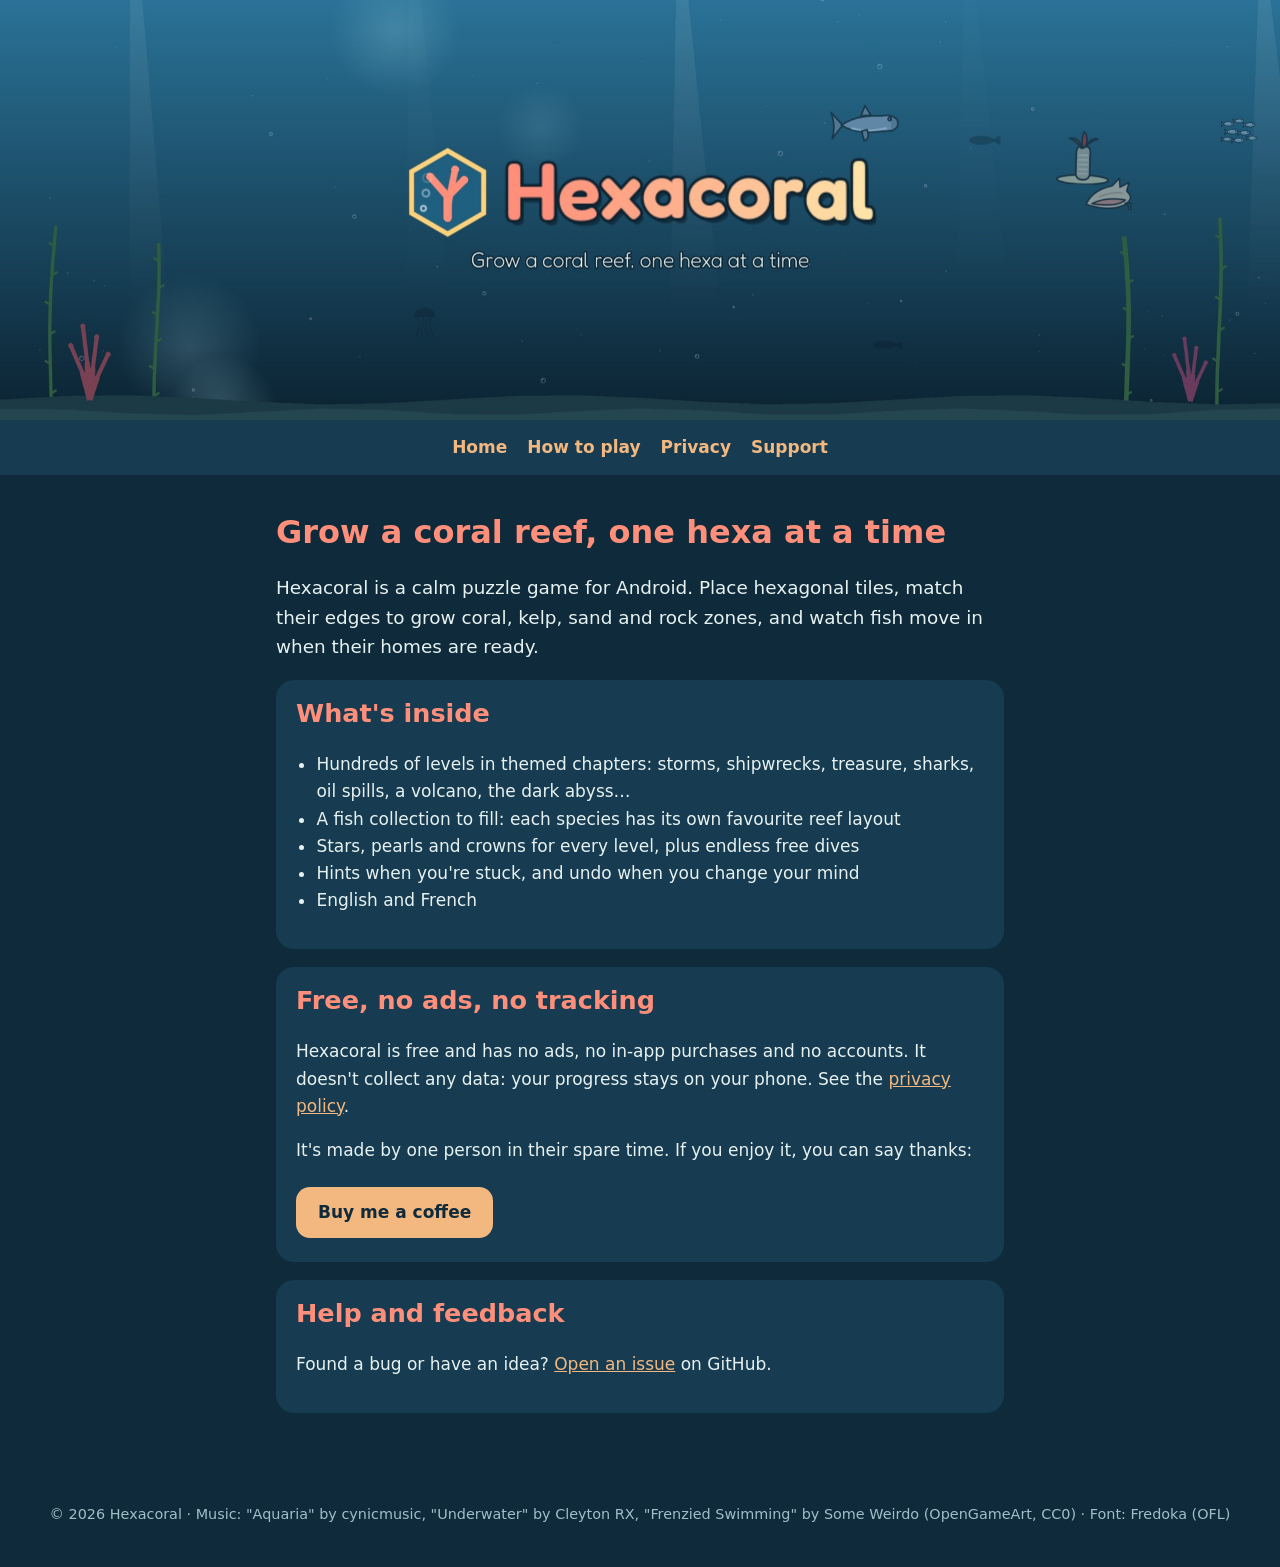
==== index.html @ c0e0eaeb "Hexacoral website: home, how to play, privacy policy Co-Authored-By: Claude Opus 5.5 <noreply@anthro" ====
<!doctype html>
<html lang="en">
<head>
<meta charset="utf-8">
<meta name="viewport" content="width=device-width, initial-scale=1">
<title>Hexacoral</title>
<meta name="description" content="Hexacoral: a calm, ad-free hex-tile puzzle game about growing a coral reef, one hexa at a time.">
<link rel="icon" href="img/icon.png">
<link rel="stylesheet" href="style.css">
</head>
<body>
<header class="hero"><img src="img/banner.jpg" alt="Hexacoral logo over an underwater scene"></header>
<nav><a href="./">Home</a><a href="how-to-play.html">How to play</a><a href="privacy.html">Privacy</a><a href="https://buymeacoffee.com/sebastiensyd">Support</a></nav>
<main>
  <h1>Grow a coral reef, one hexa at a time</h1>
  <p class="lead">Hexacoral is a calm puzzle game for Android. Place hexagonal tiles, match their edges to grow coral, kelp, sand and rock zones, and watch fish move in when their homes are ready.</p>

  <div class="card">
    <h2>What's inside</h2>
    <ul>
      <li>Hundreds of levels in themed chapters: storms, shipwrecks, treasure, sharks, oil spills, a volcano, the dark abyss…</li>
      <li>A fish collection to fill: each species has its own favourite reef layout</li>
      <li>Stars, pearls and crowns for every level, plus endless free dives</li>
      <li>Hints when you're stuck, and undo when you change your mind</li>
      <li>English and French</li>
    </ul>
  </div>

  <div class="card">
    <h2>Free, no ads, no tracking</h2>
    <p>Hexacoral is free and has no ads, no in-app purchases and no accounts. It doesn't collect any data: your progress stays on your phone. See the <a href="privacy.html">privacy policy</a>.</p>
    <p>It's made by one person in their spare time. If you enjoy it, you can say thanks:</p>
    <a class="button" href="https://buymeacoffee.com/sebastiensyd">Buy me a coffee</a>
  </div>

  <div class="card">
    <h2>Help and feedback</h2>
    <p>Found a bug or have an idea? <a href="https://github.com/SebastienSyd/hexacoral-docs/issues">Open an issue</a> on GitHub.</p>
  </div>
</main>
<footer>© 2026 Hexacoral · Music: "Aquaria" by cynicmusic, "Underwater" by Cleyton RX, "Frenzied Swimming" by Some Weirdo (OpenGameArt, CC0) · Font: Fredoka (OFL)</footer>
</body>
</html>
---- style.css ----
:root {
  --bg: #0f2a3a;
  --panel: #173b50;
  --text: #e6f2f2;
  --muted: #9fbfc8;
  --accent: #f2b880;
  --coral: #ff8f7a;
  --star: #ffd54f;
}
* { box-sizing: border-box; }
body {
  margin: 0;
  background: var(--bg);
  color: var(--text);
  font: 17px/1.6 system-ui, -apple-system, "Segoe UI", Roboto, sans-serif;
}
a { color: var(--accent); }
header.hero img { display: block; width: 100%; max-height: 420px; object-fit: cover; }
nav { display: flex; gap: 20px; justify-content: center; flex-wrap: wrap; padding: 14px 16px; background: var(--panel); }
nav a { text-decoration: none; font-weight: 600; }
main { max-width: 760px; margin: 0 auto; padding: 24px 16px 48px; }
h1, h2 { color: var(--coral); line-height: 1.25; }
h1 { font-size: 2rem; margin-top: 0.4em; }
.lead { font-size: 1.15rem; color: var(--text); }
.card { background: var(--panel); border-radius: 18px; padding: 18px 20px; margin: 18px 0; }
.card h2 { margin-top: 0; }
.step { display: grid; grid-template-columns: 1fr; gap: 14px; align-items: center; }
.step img { width: 100%; max-width: 360px; border-radius: 14px; justify-self: center; }
@media (min-width: 680px) { .step { grid-template-columns: 300px 1fr; } }
.button {
  display: inline-block; background: var(--accent); color: var(--bg); font-weight: 700;
  padding: 12px 22px; border-radius: 14px; text-decoration: none; margin: 6px 8px 6px 0;
}
.button.ghost { background: transparent; color: var(--accent); border: 2px solid var(--accent); }
.muted { color: var(--muted); font-size: 0.95rem; }
footer { text-align: center; color: var(--muted); font-size: 0.9rem; padding: 24px 16px 40px; }
ul { padding-left: 1.2em; }
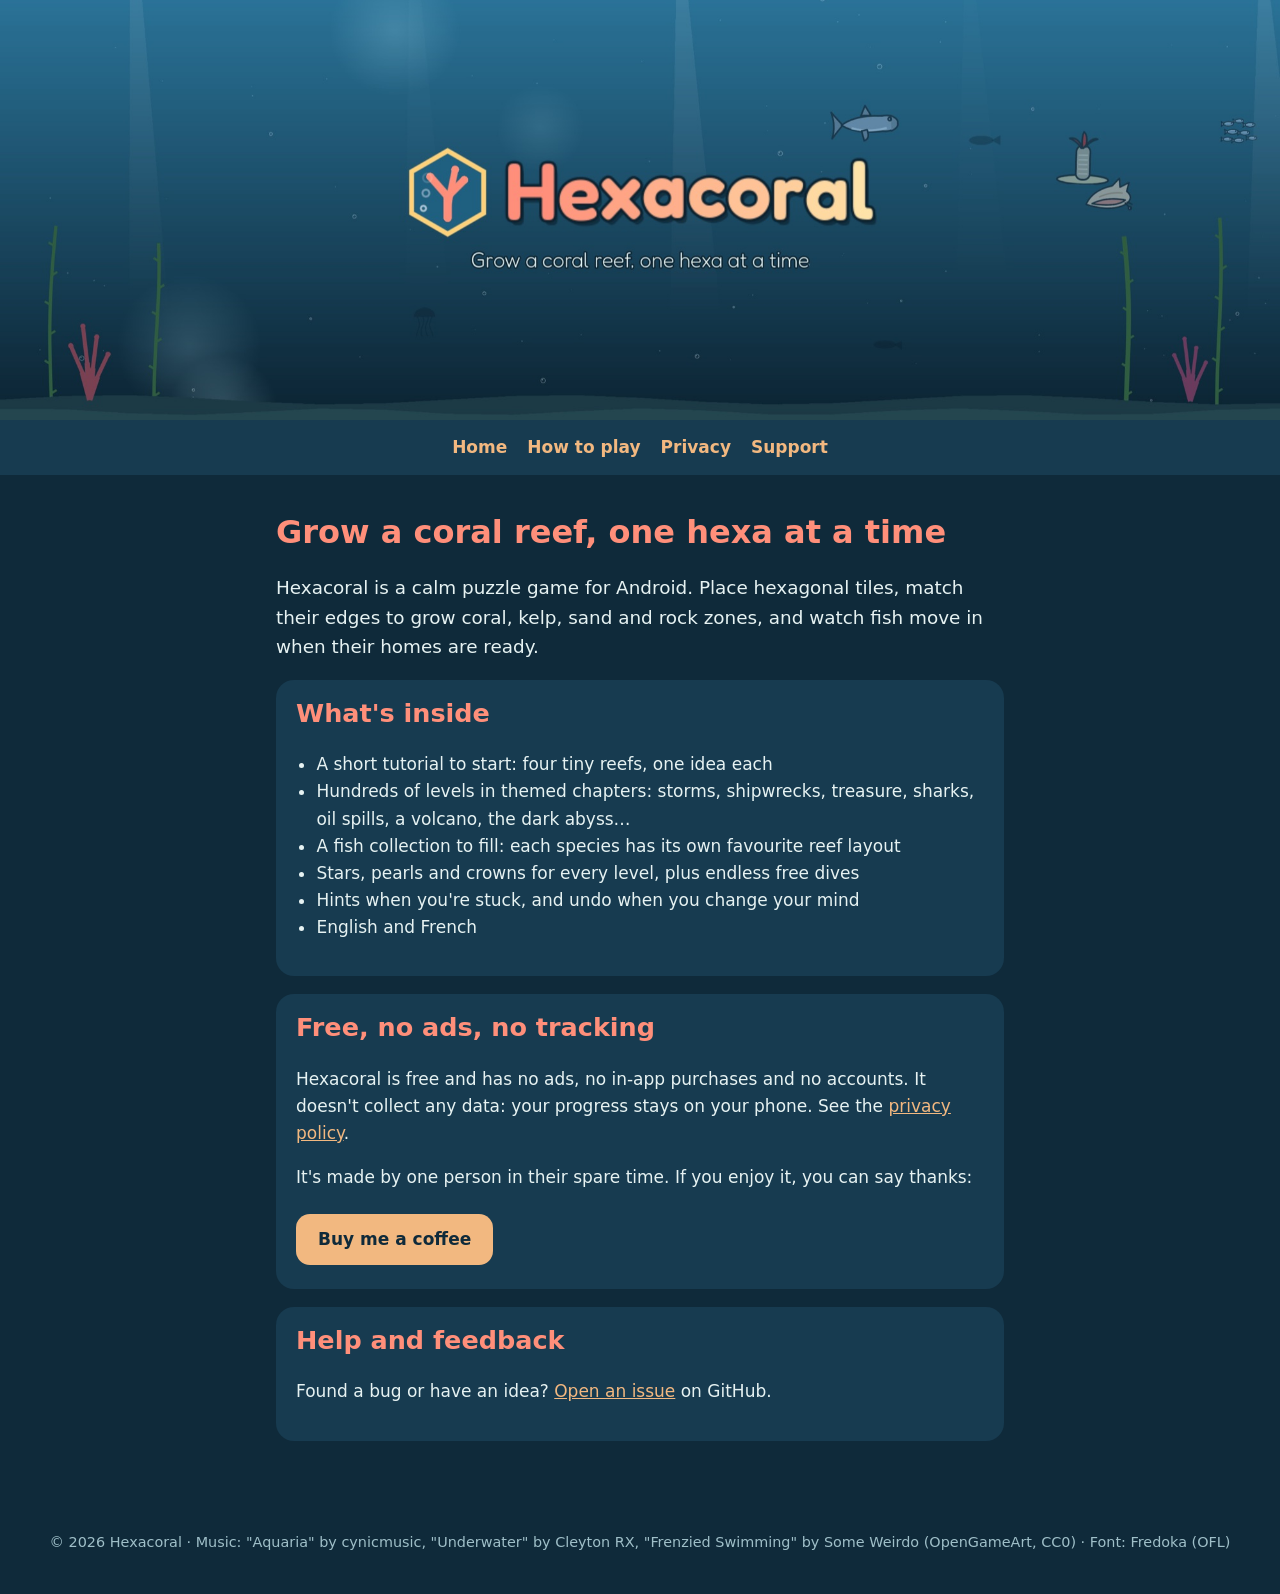
==== commit c28dad39: "Home: mention the tutorial Co-Authored-By: Claude Opus 5.5 <noreply@anthropic.com>" ====
--- a/index.html
+++ b/index.html
@@ -18,6 +18,7 @@
   <div class="card">
     <h2>What's inside</h2>
     <ul>
+      <li>A short tutorial to start: four tiny reefs, one idea each</li>
       <li>Hundreds of levels in themed chapters: storms, shipwrecks, treasure, sharks, oil spills, a volcano, the dark abyss…</li>
       <li>A fish collection to fill: each species has its own favourite reef layout</li>
       <li>Stars, pearls and crowns for every level, plus endless free dives</li>
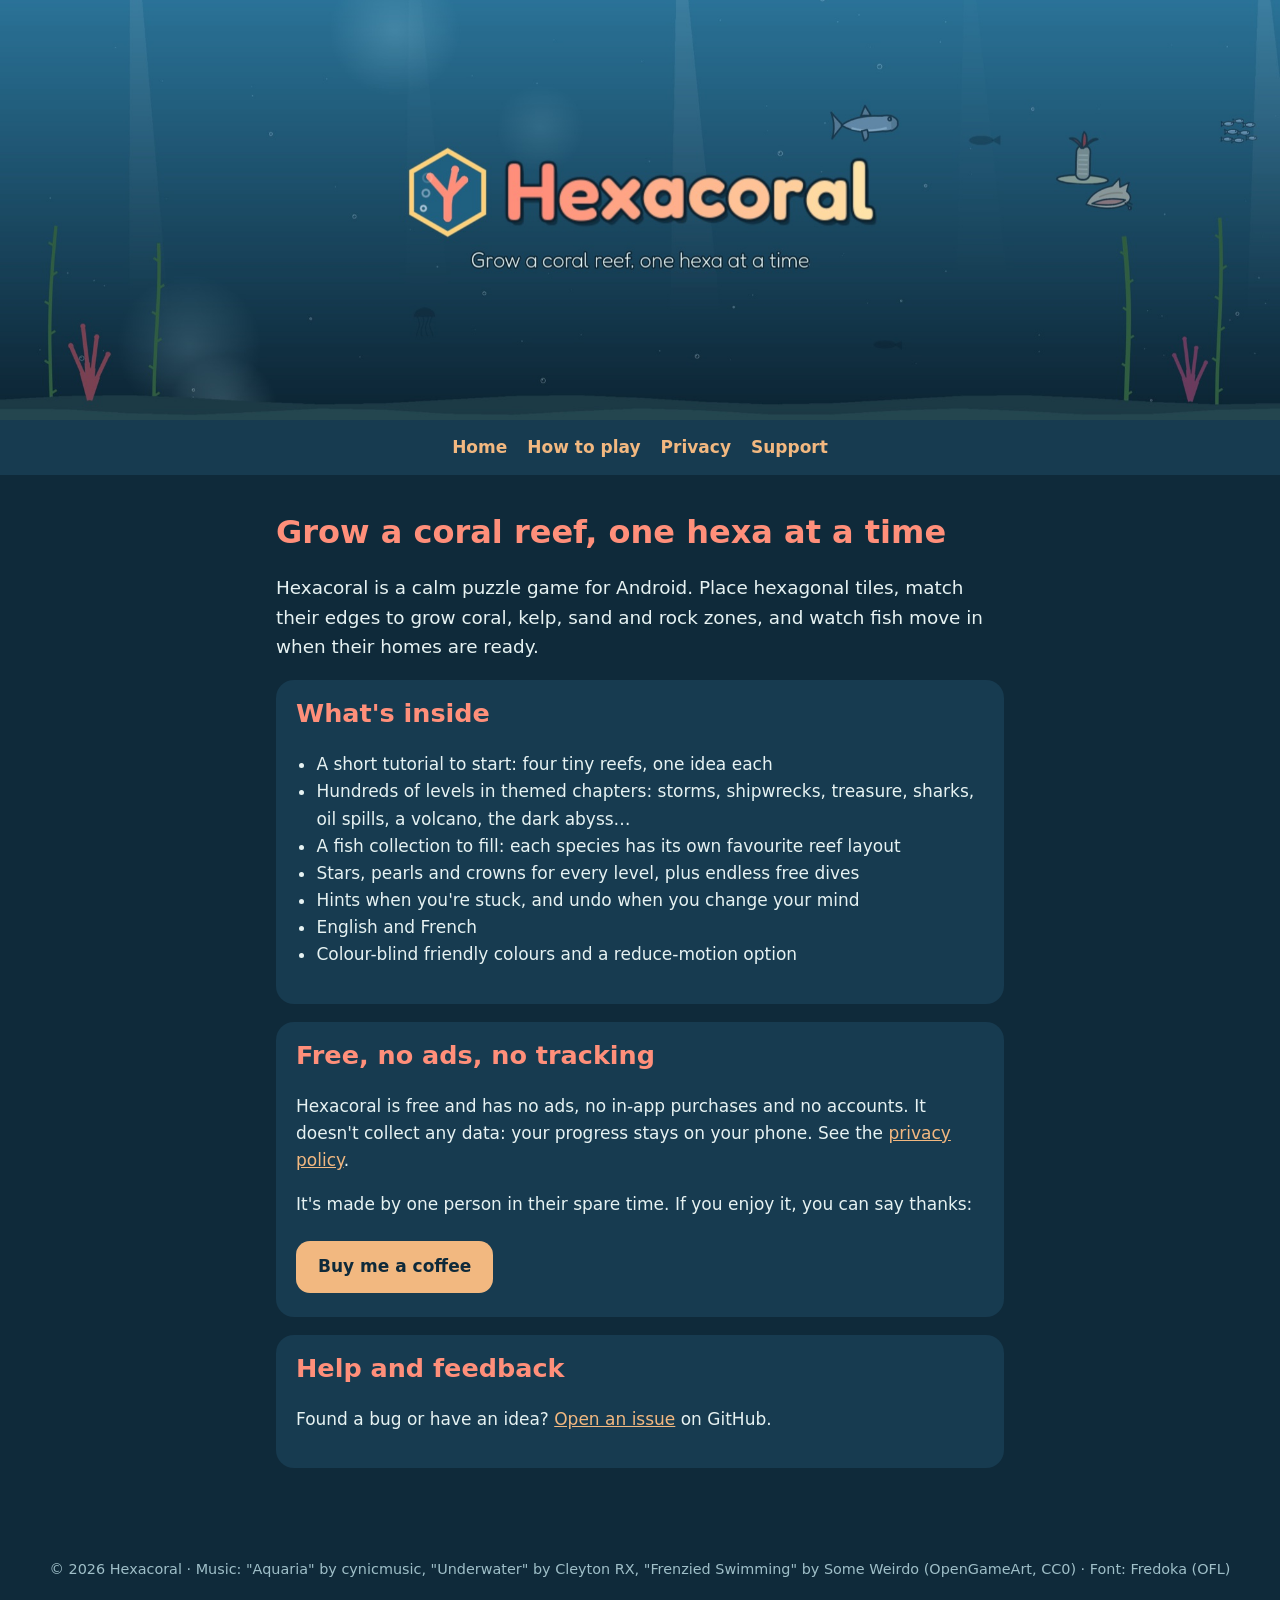
==== commit e706ecd9: "Features: colour-blind friendly colours, reduce motion" ====
--- a/index.html
+++ b/index.html
@@ -24,6 +24,7 @@
       <li>Stars, pearls and crowns for every level, plus endless free dives</li>
       <li>Hints when you're stuck, and undo when you change your mind</li>
       <li>English and French</li>
+      <li>Colour-blind friendly colours and a reduce-motion option</li>
     </ul>
   </div>
 
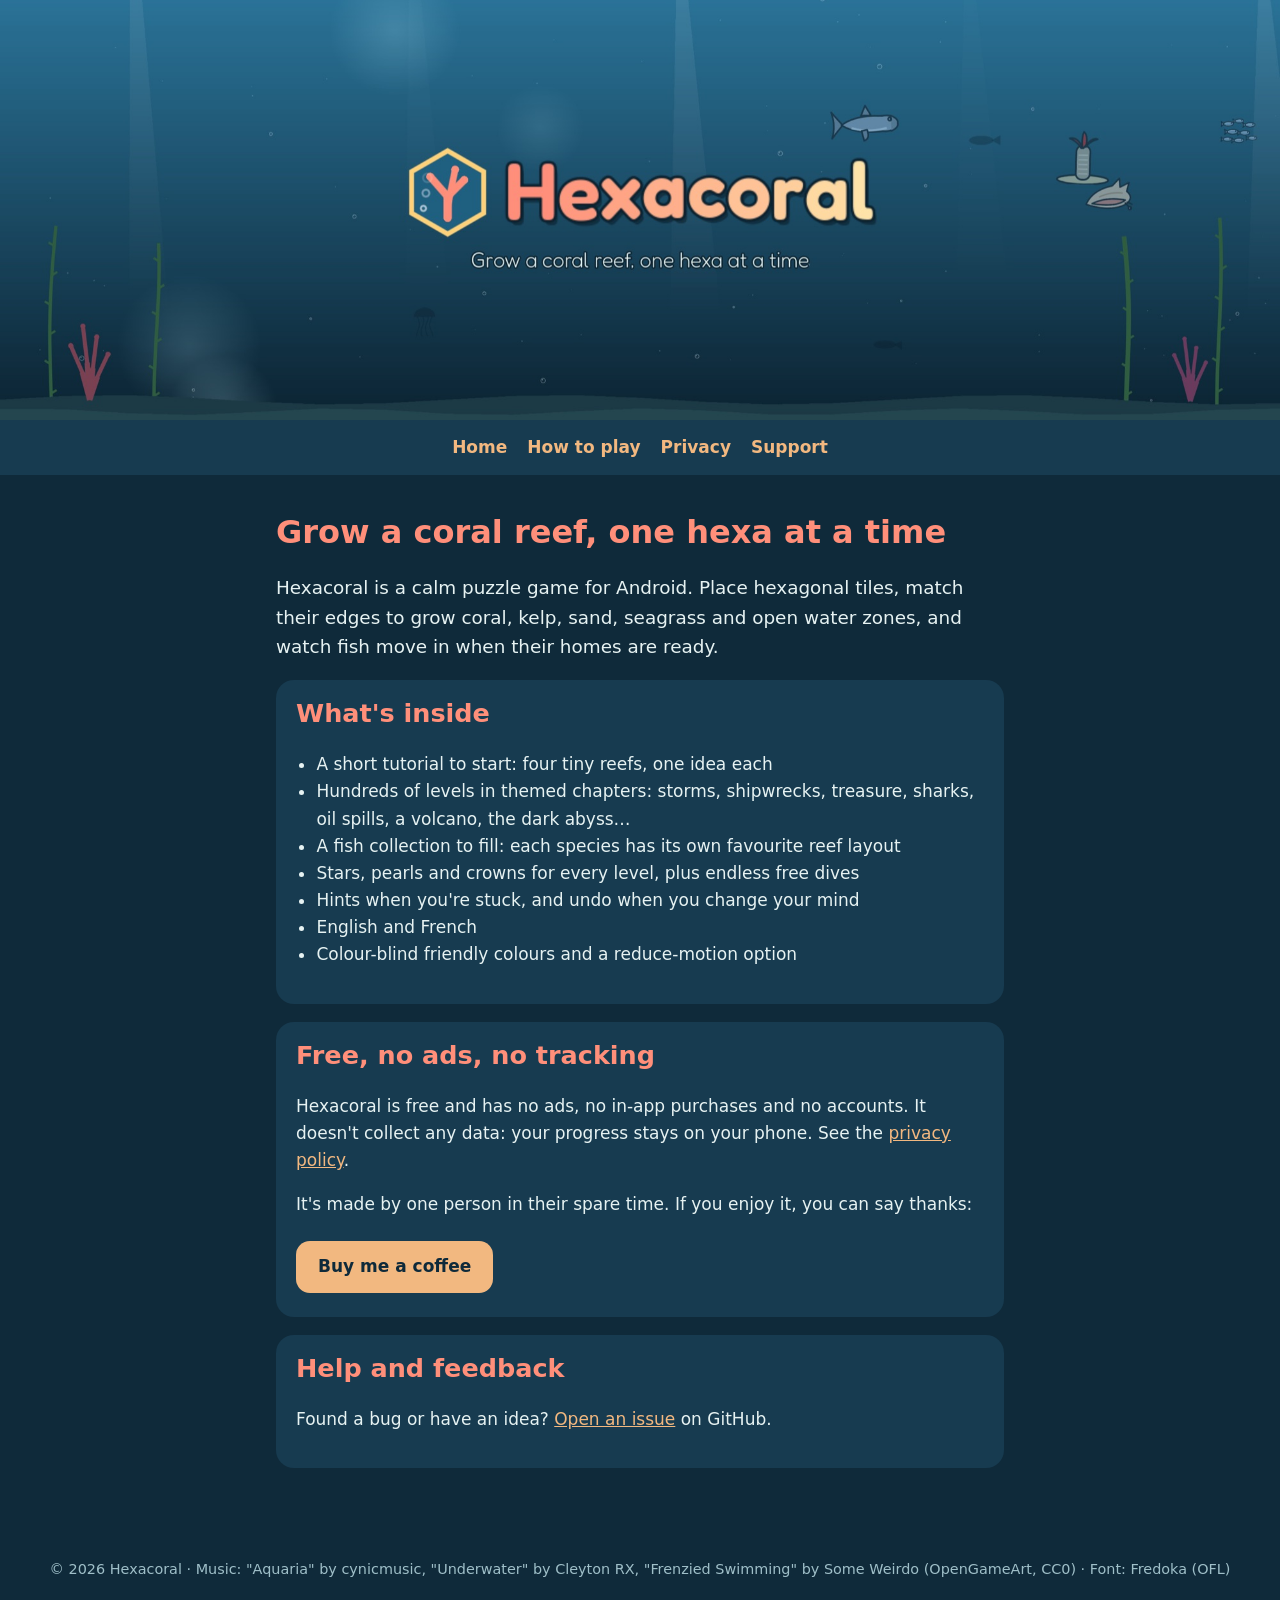
==== commit 6407bb5d: "How to play: tutorial replay, pan/zoom/recenter, Menu & settings step; fresh images. Home: real zone" ====
--- a/index.html
+++ b/index.html
@@ -13,7 +13,7 @@
 <nav><a href="./">Home</a><a href="how-to-play.html">How to play</a><a href="privacy.html">Privacy</a><a href="https://buymeacoffee.com/sebastiensyd">Support</a></nav>
 <main>
   <h1>Grow a coral reef, one hexa at a time</h1>
-  <p class="lead">Hexacoral is a calm puzzle game for Android. Place hexagonal tiles, match their edges to grow coral, kelp, sand and rock zones, and watch fish move in when their homes are ready.</p>
+  <p class="lead">Hexacoral is a calm puzzle game for Android. Place hexagonal tiles, match their edges to grow coral, kelp, sand, seagrass and open water zones, and watch fish move in when their homes are ready.</p>
 
   <div class="card">
     <h2>What's inside</h2>
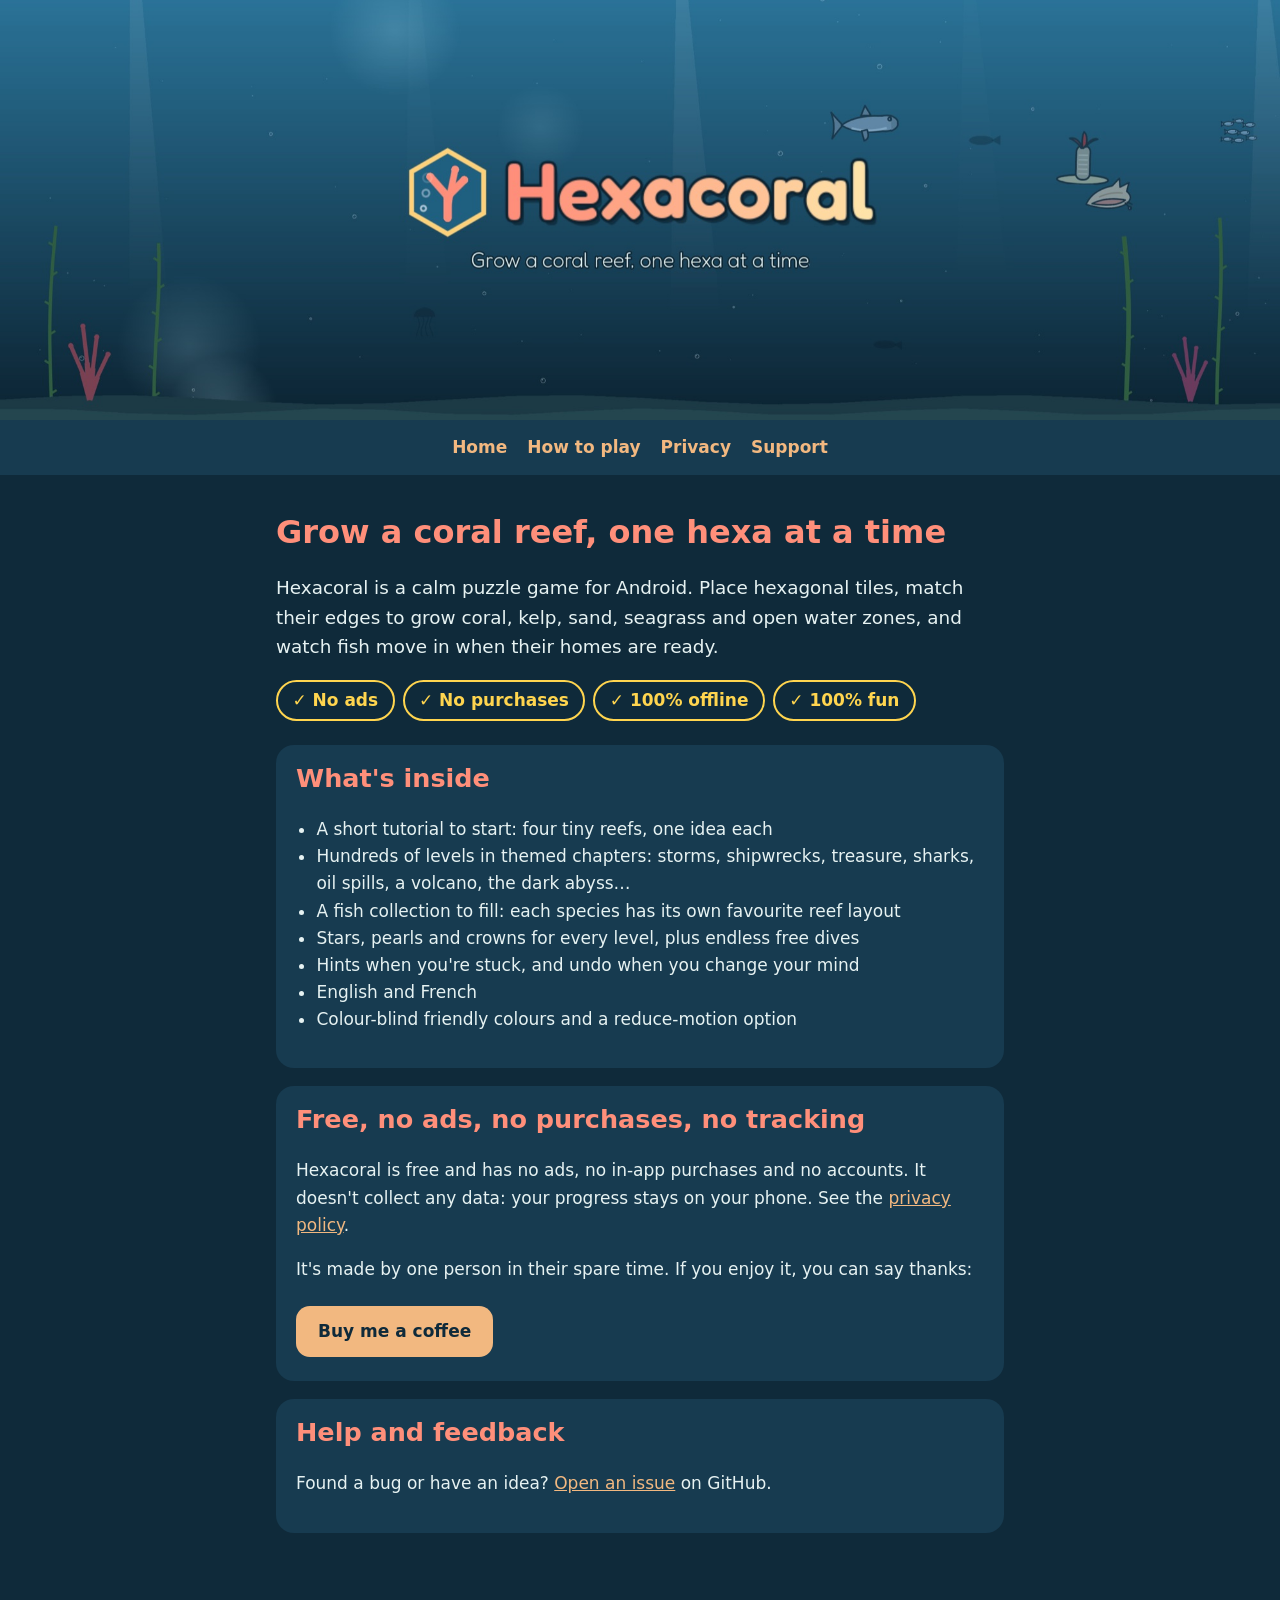
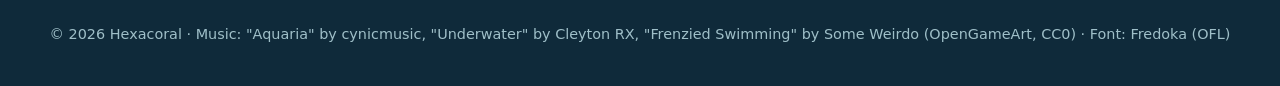
==== commit b7f76e16: "Home: No ads · No purchases · 100% offline · 100% fun, up top Co-Authored-By: Claude Opus 5.5 <norep" ====
--- a/index.html
+++ b/index.html
@@ -14,6 +14,7 @@
 <main>
   <h1>Grow a coral reef, one hexa at a time</h1>
   <p class="lead">Hexacoral is a calm puzzle game for Android. Place hexagonal tiles, match their edges to grow coral, kelp, sand, seagrass and open water zones, and watch fish move in when their homes are ready.</p>
+  <p class="promise"><span>✓ No ads</span> <span>✓ No purchases</span> <span>✓ 100% offline</span> <span>✓ 100% fun</span></p>
 
   <div class="card">
     <h2>What's inside</h2>
@@ -29,7 +30,7 @@
   </div>
 
   <div class="card">
-    <h2>Free, no ads, no tracking</h2>
+    <h2>Free, no ads, no purchases, no tracking</h2>
     <p>Hexacoral is free and has no ads, no in-app purchases and no accounts. It doesn't collect any data: your progress stays on your phone. See the <a href="privacy.html">privacy policy</a>.</p>
     <p>It's made by one person in their spare time. If you enjoy it, you can say thanks:</p>
     <a class="button" href="https://buymeacoffee.com/sebastiensyd">Buy me a coffee</a>
--- a/style.css
+++ b/style.css
@@ -35,3 +35,5 @@
 .muted { color: var(--muted); font-size: 0.95rem; }
 footer { text-align: center; color: var(--muted); font-size: 0.9rem; padding: 24px 16px 40px; }
 ul { padding-left: 1.2em; }
+.promise { display: flex; flex-wrap: wrap; gap: 0.5rem; margin: 1rem 0 1.5rem; }
+.promise span { border: 2px solid var(--star); color: var(--star); border-radius: 999px; padding: 0.3rem 0.9rem; font-weight: 600; }
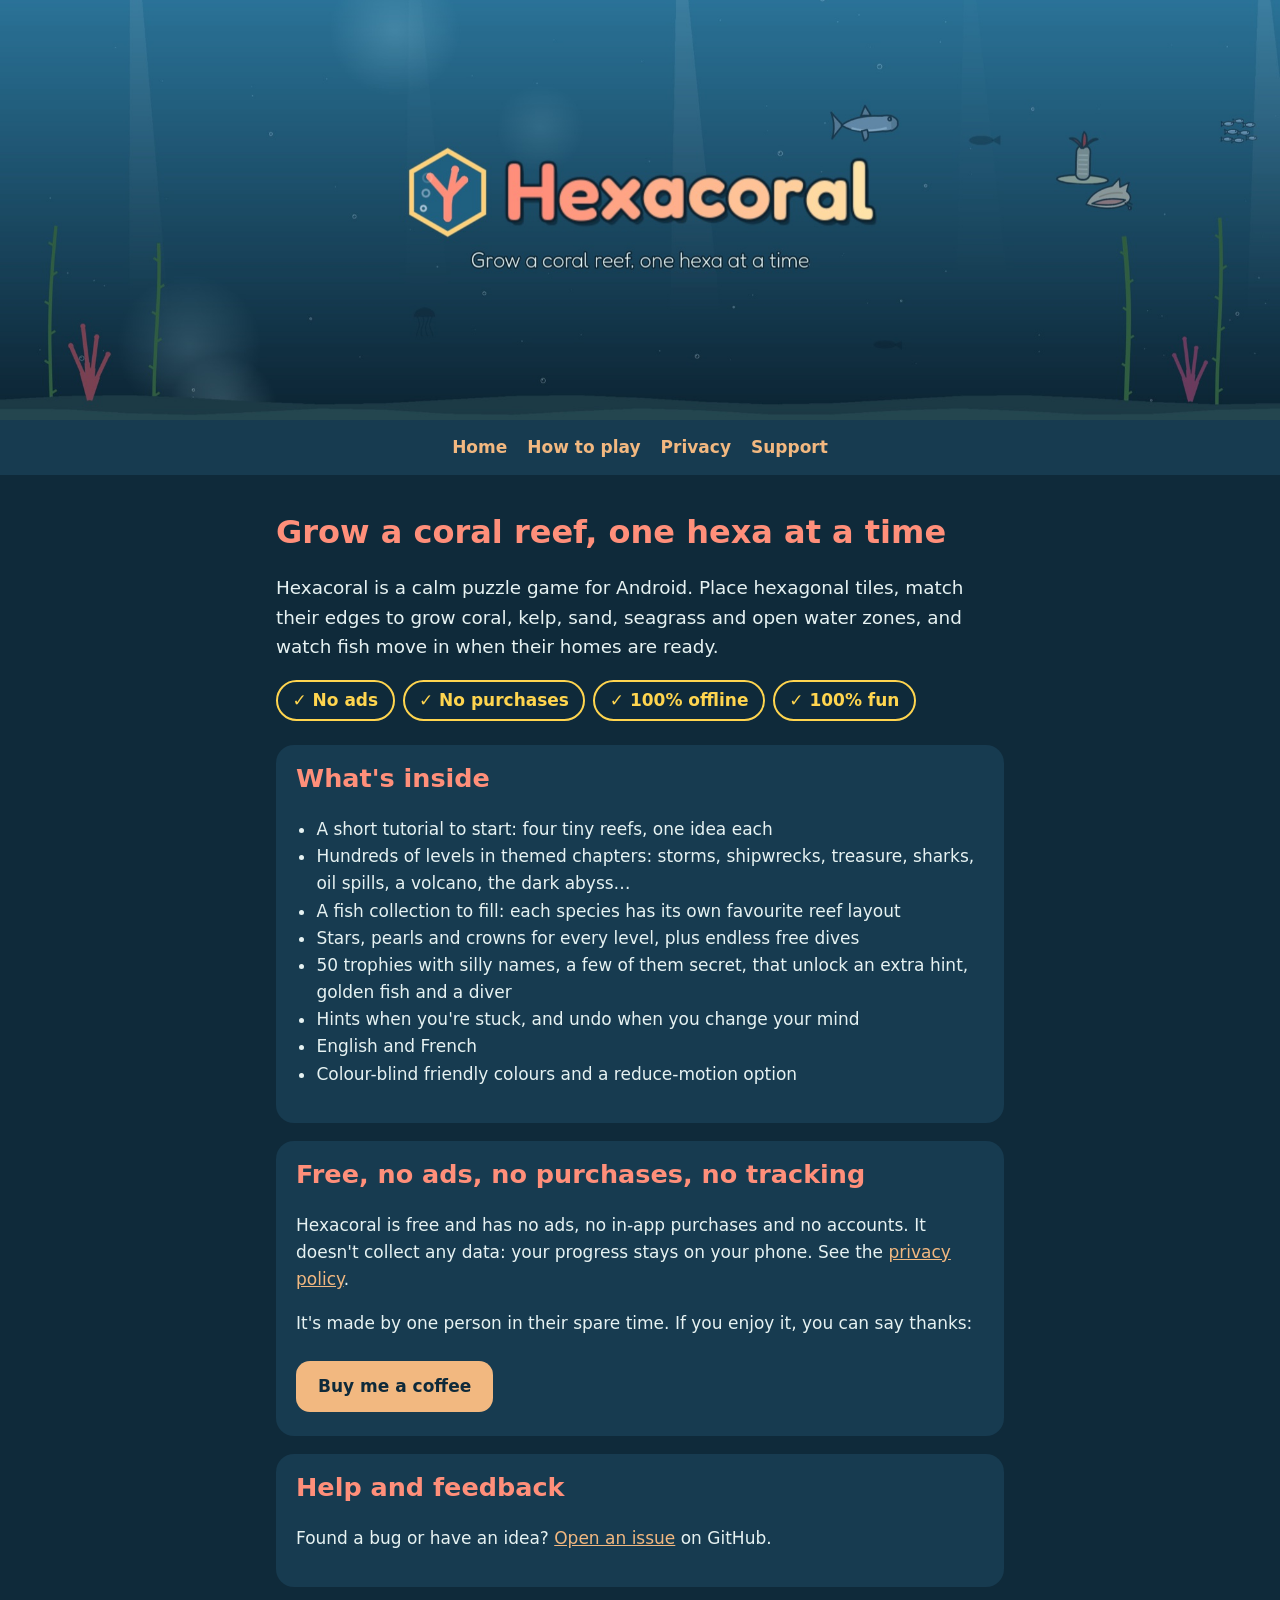
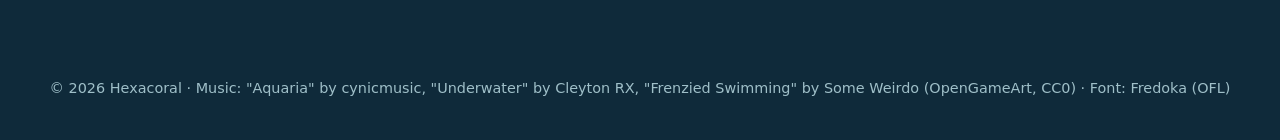
==== commit 83eeed5a: "Trophies: feature bullet and how-to line Co-Authored-By: Claude Opus 5.5 <noreply@anthropic.com>" ====
--- a/index.html
+++ b/index.html
@@ -23,6 +23,7 @@
       <li>Hundreds of levels in themed chapters: storms, shipwrecks, treasure, sharks, oil spills, a volcano, the dark abyss…</li>
       <li>A fish collection to fill: each species has its own favourite reef layout</li>
       <li>Stars, pearls and crowns for every level, plus endless free dives</li>
+      <li>50 trophies with silly names, a few of them secret, that unlock an extra hint, golden fish and a diver</li>
       <li>Hints when you're stuck, and undo when you change your mind</li>
       <li>English and French</li>
       <li>Colour-blind friendly colours and a reduce-motion option</li>
